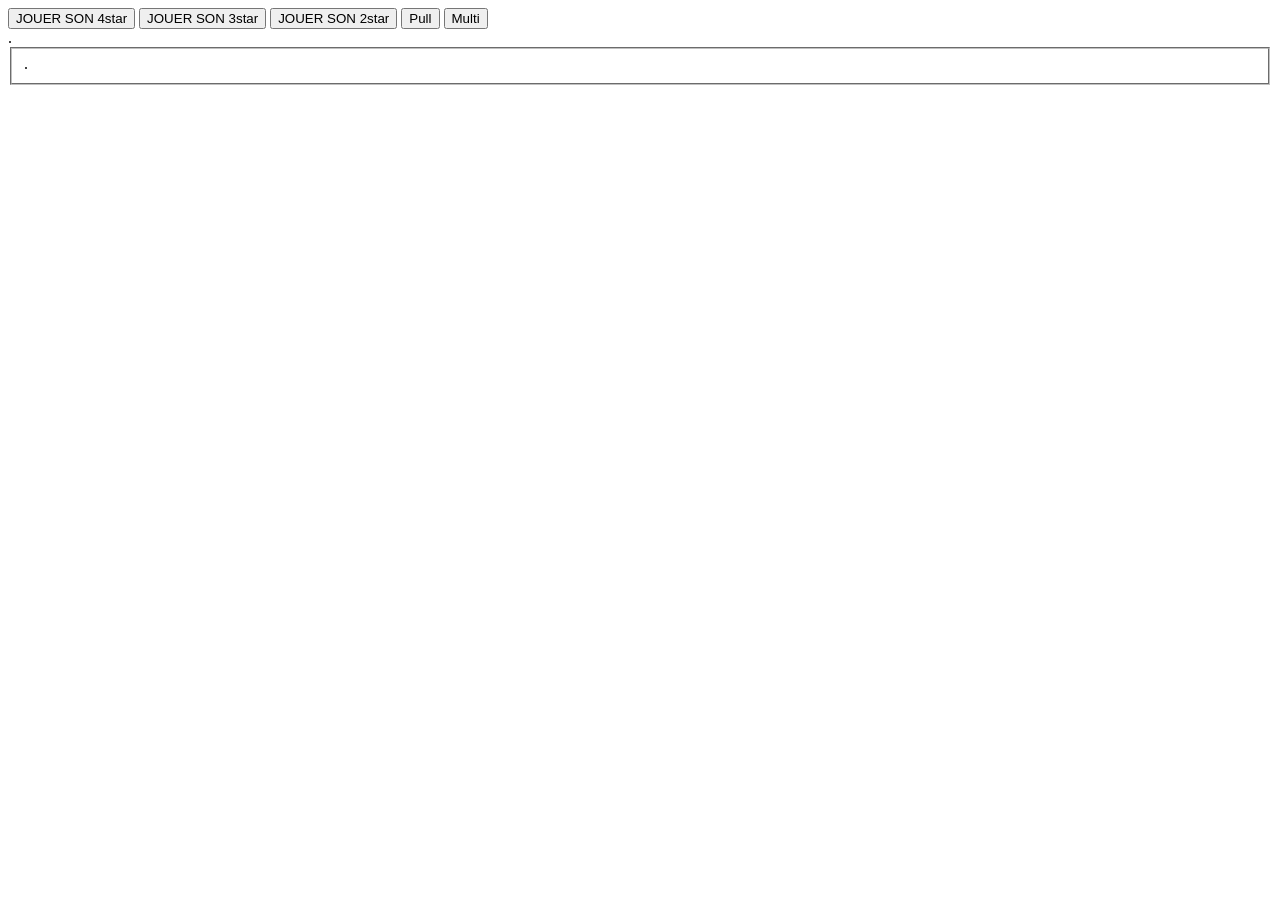
==== gachaDanmachi.html @ 1a20963c "auj bruh" ====
<html>
	<head>
	</head>
	<body>
		
		
		<button onClick="playSound(4)">JOUER SON 4star</button>
		<button onClick="playSound(3)">JOUER SON 3star</button>
		<button onClick="playSound(2)">JOUER SON 2star</button>
		
		<button onClick="pull(this, 1);">Pull</button>
		<button onClick="multi(this);">Multi</button>
		<div id="j">
			.
			
		</div>
		<fieldset>
			<div id="k">
				.
			</div>
		</fieldset>
		
		<video id="gate4" width="320" height="176">
  			<source src="4stargate.mp4" type="video/mp4">
		</video>
		<video id="gate3" width="320" height="176">
  			<source src="3stargate.mp4" type="video/mp4">
		</video>
		
	</body>
	<script>
		var vid3 = document.getElementById("gate3");
		var vid4 = document.getElementById("gate4");

		function write(text){
			document.getElementById('j').innerHTML = text;
		}
		function writeP(text){
			document.getElementById('k').innerHTML += text + "<br/>";
		}
		
	
		var persos = ["Arnya Fromel", "Ais Vallenmerde", "Altan kami sama", "Fels healer de merde", "Hestia bigboobs", "golden gui"];
	
		function pull(btn, x){
			btn.disabled = true;
			var ch = Math.random();
			console.info(ch);
			var star = 2;
			
			if(ch < 0.25){
				star = 4;
			}else if(ch < 0.5){
				star = 3;
			}
			
			write(star + ' star incoming...');
			playTrait(1);
			playSound(star).onended = function(){
			
				var p = star + 'star ' + persos[Math.floor(Math.random() * persos.length)];
				write(p);
				writeP(p);
			
				if(x <= 1) btn.disabled = false;
				
				setTimeout(function(){if(--x > 0) pull(btn, x)}, 1000);
			}
			
		}
		
		function multi(btn){
			btn.disabled = true;
			vid = (Math.random() >= 0.5 ? vid3 : vid4);
			
			vid.play();
			vid.onended = function(){
				pull(btn, 10);
				vid.onended = undefined;
				vid.currentTime = 0;
			};
			
		}
		
		function playSound(star){
			let son = new Audio(star + 'star.mp3');
			//son.onended = function(){ playSound(2) };
			son.volume = 0.5;
			son.play();
			return son;
		}
	
		function playTrait(_){
			let son = new Audio('trait' + (_ == 1 ? '' : 2) + '.mp3');
			son.volume = 0.5;
			son.play();
			return son;
		}
	
	
	
	
	
	</script>
</html>
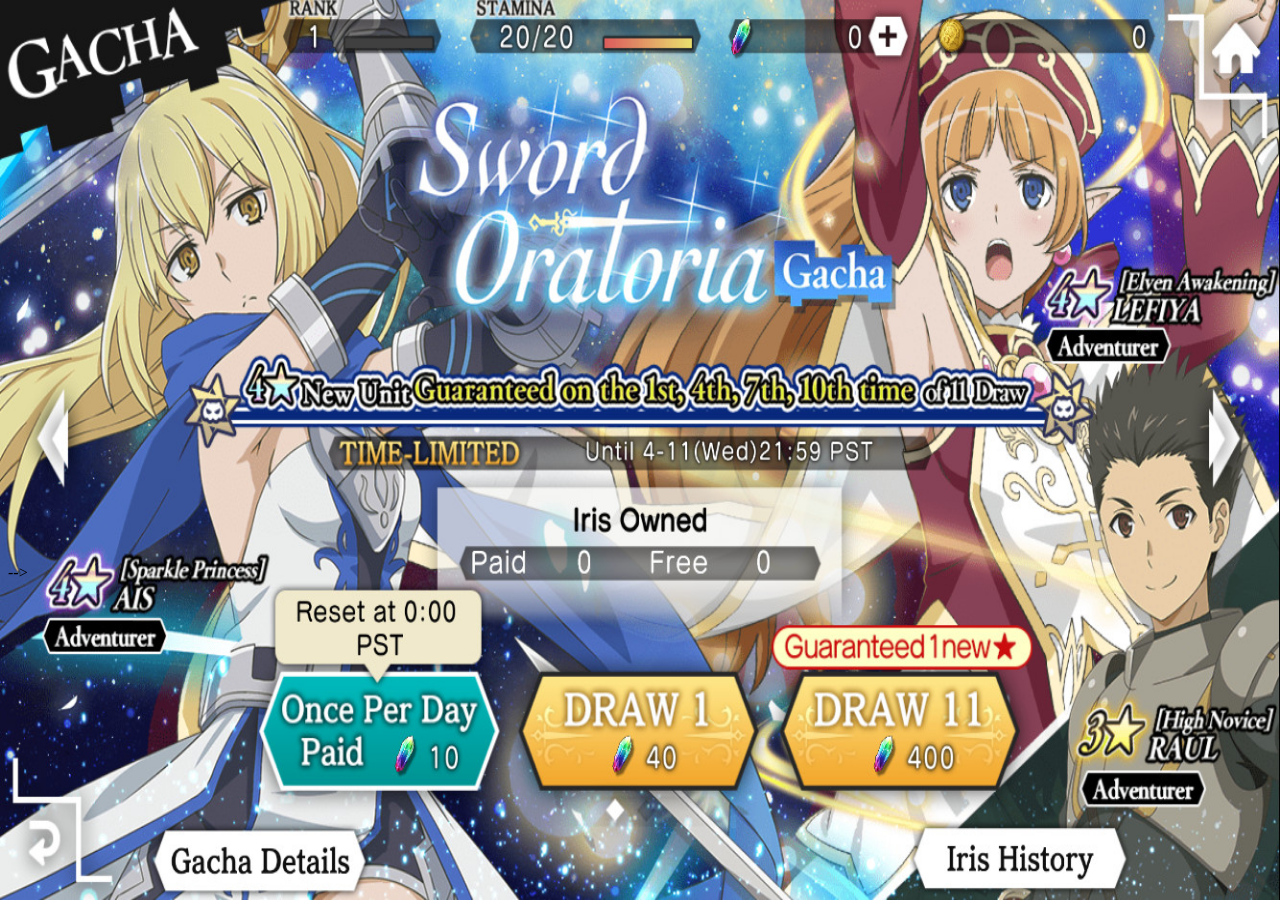
==== commit 4eadfbad: "clean visual" ====
--- a/gachaDanmachi.html
+++ b/gachaDanmachi.html
@@ -1,5 +1,6 @@
 <html>
 	<head>
+	<link href="./style/stylegacha.css" rel="stylesheet" type="text/css">
 	</head>
 	<body>
 		
@@ -7,19 +8,9 @@
 		<button onClick="playSound(4)">JOUER SON 4star</button>
 		<button onClick="playSound(3)">JOUER SON 3star</button>
 		<button onClick="playSound(2)">JOUER SON 2star</button>
-		
-		<button onClick="pull(this, 1);">Pull</button>
-		<button onClick="multi(this);">Multi</button>
-		<div id="j">
-			.
-			
-		</div>
-		<fieldset>
-			<div id="k">
-				.
-			</div>
-		</fieldset>
-		
+		-->
+		<button id="single"onClick="pull(this, 1);"></button>
+		<button id="multi" onClick="multi(this);"></button>
 		<video id="gate4" width="320" height="176">
   			<source src="4stargate.mp4" type="video/mp4">
 		</video>
@@ -28,80 +19,7 @@
 		</video>
 		
 	</body>
-	<script>
-		var vid3 = document.getElementById("gate3");
-		var vid4 = document.getElementById("gate4");
-
-		function write(text){
-			document.getElementById('j').innerHTML = text;
-		}
-		function writeP(text){
-			document.getElementById('k').innerHTML += text + "<br/>";
-		}
-		
-	
-		var persos = ["Arnya Fromel", "Ais Vallenmerde", "Altan kami sama", "Fels healer de merde", "Hestia bigboobs", "golden gui"];
-	
-		function pull(btn, x){
-			btn.disabled = true;
-			var ch = Math.random();
-			console.info(ch);
-			var star = 2;
-			
-			if(ch < 0.25){
-				star = 4;
-			}else if(ch < 0.5){
-				star = 3;
-			}
-			
-			write(star + ' star incoming...');
-			playTrait(1);
-			playSound(star).onended = function(){
-			
-				var p = star + 'star ' + persos[Math.floor(Math.random() * persos.length)];
-				write(p);
-				writeP(p);
-			
-				if(x <= 1) btn.disabled = false;
-				
-				setTimeout(function(){if(--x > 0) pull(btn, x)}, 1000);
-			}
-			
-		}
-		
-		function multi(btn){
-			btn.disabled = true;
-			vid = (Math.random() >= 0.5 ? vid3 : vid4);
-			
-			vid.play();
-			vid.onended = function(){
-				pull(btn, 10);
-				vid.onended = undefined;
-				vid.currentTime = 0;
-			};
-			
-		}
-		
-		function playSound(star){
-			let son = new Audio(star + 'star.mp3');
-			//son.onended = function(){ playSound(2) };
-			son.volume = 0.5;
-			son.play();
-			return son;
-		}
-	
-		function playTrait(_){
-			let son = new Audio('trait' + (_ == 1 ? '' : 2) + '.mp3');
-			son.volume = 0.5;
-			son.play();
-			return son;
-		}
-	
-	
-	
-	
-	
-	</script>
+	<script src="./scripts/gacha.js"></script>
 </html>
 
 
--- a/style/stylegacha.css
+++ b/style/stylegacha.css
@@ -0,0 +1,31 @@
+html{
+	background-image: url(../img/ais-lefiyabanner.jpg);
+	background-repeat:no-repeat;
+	background-size:100% 100%;
+	height:100%;
+}
+button{
+display:none;
+}
+button#single{
+	background: transparent;
+    border: none;
+    font-size:0;
+	display:inline-block;
+	margin-left:38%;
+	margin-top:45%;
+	padding-bottom:10%;
+	padding-left:20%;
+}
+button#multi{
+	background: transparent;
+    border: none;
+    font-size:0;
+	display:inline-block;
+	margin-top:45%;
+	padding-bottom:10%;
+	padding-left:20%;
+}
+video{
+display:none;
+}
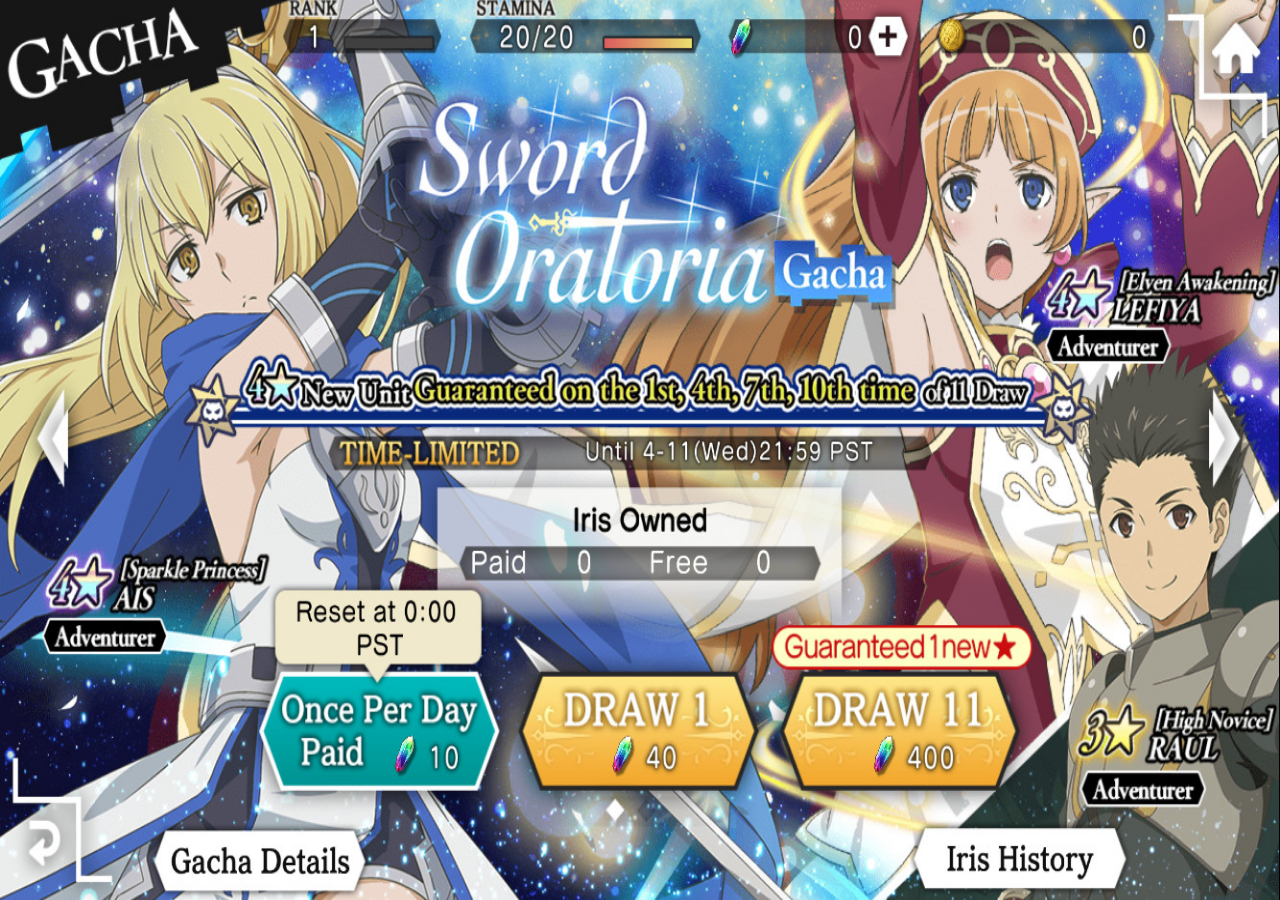
==== commit 22ff6549: "clean visual" ====
--- a/gachaDanmachi.html
+++ b/gachaDanmachi.html
@@ -8,7 +8,6 @@
 		<button onClick="playSound(4)">JOUER SON 4star</button>
 		<button onClick="playSound(3)">JOUER SON 3star</button>
 		<button onClick="playSound(2)">JOUER SON 2star</button>
-		-->
 		<button id="single"onClick="pull(this, 1);"></button>
 		<button id="multi" onClick="multi(this);"></button>
 		<video id="gate4" width="320" height="176">
--- a/style/stylegacha.css
+++ b/style/stylegacha.css
@@ -4,28 +4,39 @@
 	background-size:100% 100%;
 	height:100%;
 }
+body{
+margin:0 0 0 0;
+height:100%;
+width:100%;
+}
 button{
-display:none;
+	display:none;
 }
 button#single{
+	display:flex;
+	position:absolute;
 	background: transparent;
     border: none;
     font-size:0;
-	display:inline-block;
-	margin-left:38%;
-	margin-top:45%;
-	padding-bottom:10%;
-	padding-left:20%;
+	top:75%;
+	width:18%;
+	height:13%;
+	left:41%;
 }
 button#multi{
+	display:flex;
 	background: transparent;
-    border: none;
+	position:absolute;
+	border: none;
     font-size:0;
-	display:inline-block;
-	margin-top:45%;
-	padding-bottom:10%;
-	padding-left:20%;
+	top:75%;
+	width:18%;
+	height:13%;
+	left:61.5%;
 }
 video{
 display:none;
+width:100%;
+height:100%;
+position:absolute;
 }
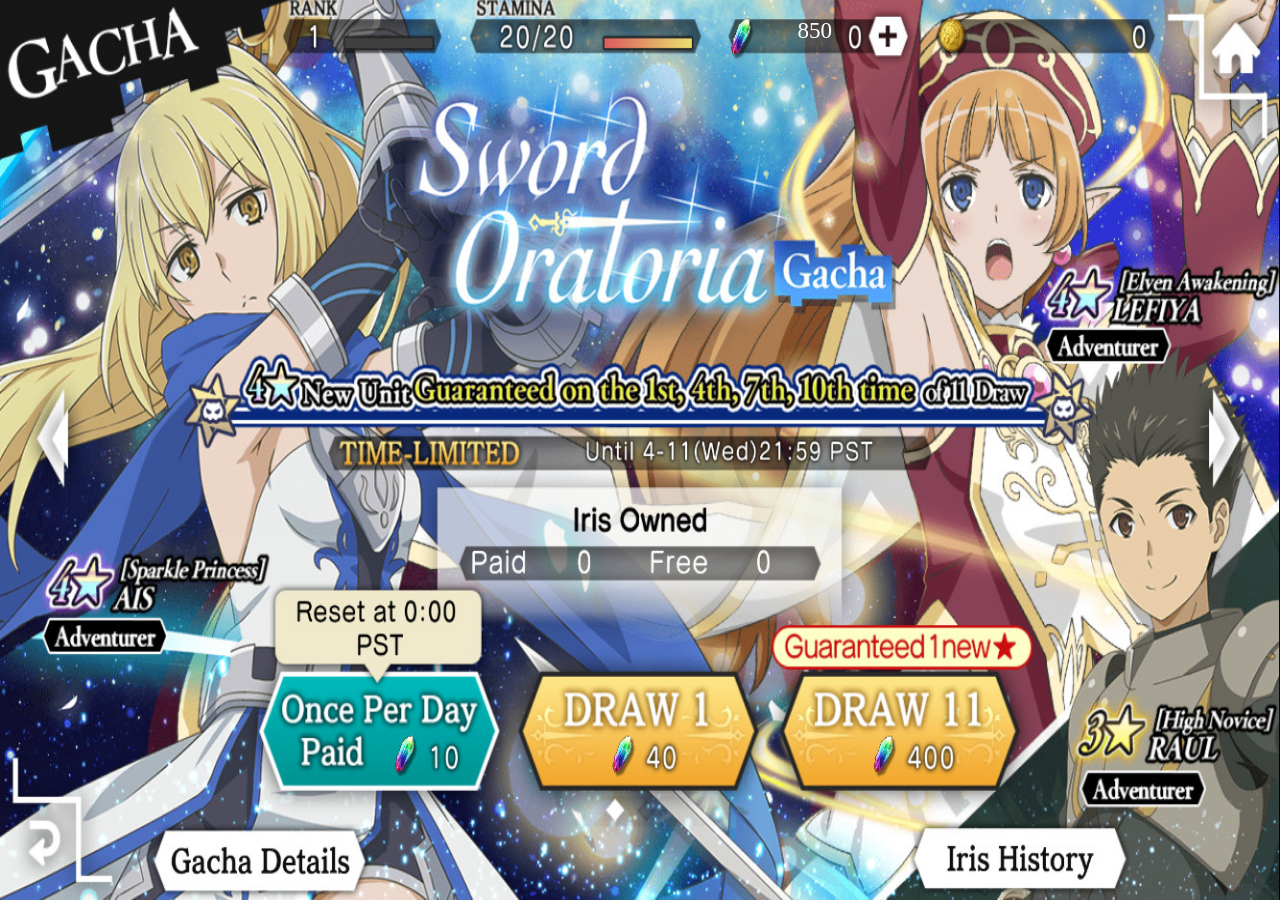
==== commit fe34b5e6: "Merge pull request #1 from asoran/clean-version Clean version" ====
--- a/gachaDanmachi.html
+++ b/gachaDanmachi.html
@@ -3,23 +3,32 @@
 	<link href="./style/stylegacha.css" rel="stylesheet" type="text/css">
 	</head>
 	<body>
-		
-		
-		<button onClick="playSound(4)">JOUER SON 4star</button>
-		<button onClick="playSound(3)">JOUER SON 3star</button>
-		<button onClick="playSound(2)">JOUER SON 2star</button>
-		<button id="single"onClick="pull(this, 1);"></button>
-		<button id="multi" onClick="multi(this);"></button>
+
+		<button id="single" class="invoke" onClick="invoke(this, 1);"></button>
+		<button id="multi" class="invoke" onClick="invoke(this, 11);"></button>
+
 		<video id="gate4" width="320" height="176">
   			<source src="4stargate.mp4" type="video/mp4">
 		</video>
 		<video id="gate3" width="320" height="176">
   			<source src="3stargate.mp4" type="video/mp4">
 		</video>
-		
+		<video id="gate2" width="320" height="176">
+  			<source src="2stargate.mp4" type="video/mp4">
+		</video>
+		<video id="trait2" width="320" height="176">
+			<source src="trait2.mp4" type="video/mp4">
+		</video>
+		<video id="trait3" width="320" height="176">
+			<source src="trait3.mp4" type="video/mp4">
+		</video>
+		<video id="trait4" width="320" height="176">
+  			<source src="trait4.mp4" type="video/mp4">
+		</video>
+
+		<span id="iris"></span>
+
 	</body>
+	<script src="./img/data.js"></script>
 	<script src="./scripts/gacha.js"></script>
 </html>
-
-
-
--- a/style/stylegacha.css
+++ b/style/stylegacha.css
@@ -1,42 +1,43 @@
-html{
+#iris{
+	position: absolute;
+	color: white;
+	font-size: 23px;
+	top: 2%;
+	right: 35%;
+}
+
+body{
+	margin:0 0 0 0;
 	background-image: url(../img/ais-lefiyabanner.jpg);
 	background-repeat:no-repeat;
 	background-size:100% 100%;
 	height:100%;
 }
-body{
-margin:0 0 0 0;
-height:100%;
-width:100%;
-}
 button{
 	display:none;
 }
-button#single{
-	display:flex;
-	position:absolute;
-	background: transparent;
+button.invoke{
+    display:flex;
+    position:absolute;
+    background: transparent;
     border: none;
     font-size:0;
-	top:75%;
-	width:18%;
-	height:13%;
-	left:41%;
+    top:75%;
+    width:18%;
+    height:13%;
+}
+button.invoke:hover{
+	border: 8px black solid;
+}
+button#single{
+    left: 41%;
 }
 button#multi{
-	display:flex;
-	background: transparent;
-	position:absolute;
-	border: none;
-    font-size:0;
-	top:75%;
-	width:18%;
-	height:13%;
-	left:61.5%;
+    left: 61.5%;
 }
 video{
-display:none;
-width:100%;
-height:100%;
-position:absolute;
+	display:none;
+	width:100%;
+	height:100%;
+	position:absolute;
 }
